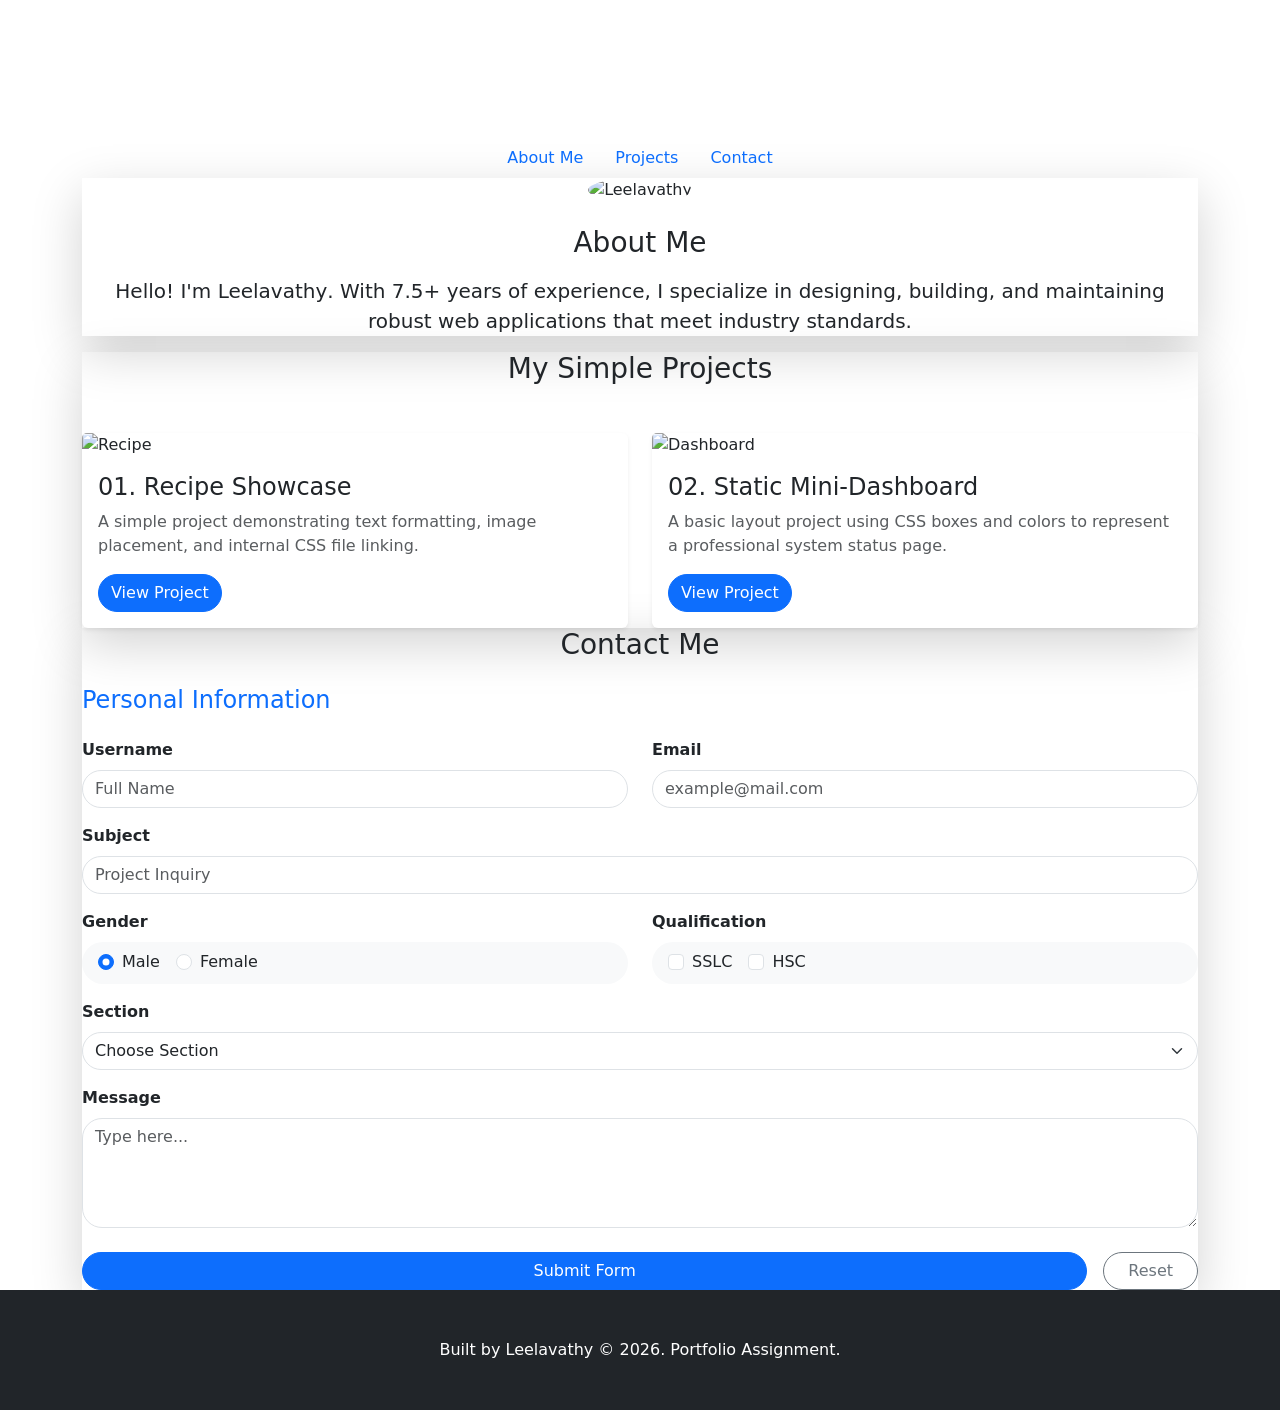
==== index.html @ db889e7a "Add files via upload" ====
<!DOCTYPE html>
<html lang="en">
<head>
    <meta charset="UTF-8">
    <meta name="viewport" content="width=device-width, initial-scale=1.0">
    <title>My Portfolio | Leelavathy</title>
    <link href="https://cdn.jsdelivr.net/npm/bootstrap@5.3.0/dist/css/bootstrap.min.css" rel="stylesheet">
    <link href="https://fonts.googleapis.com/css2?family=Poppins:wght@300;400;600;700&display=swap" rel="stylesheet">
    <link rel="stylesheet" href="css/style.css">
</head>
<body>

    <header class="text-white text-center">
        <div class="container">
            <h1 class="display-3 fw-bold">My Portfolio</h1>
            <h2 class="h4 fw-light mb-4">Full Stack Developer | UX Designer | Blogger</h2>
            <nav class="nav justify-content-center">
                <a class="nav-link custom-nav-link" href="#about">About Me</a>
                <a class="nav-link custom-nav-link" href="#projects">Projects</a>
                <a class="nav-link custom-nav-link" href="#contact">Contact</a>
            </nav>
        </div>
    </header>

    <main class="container">
        <section id="about" class="custom-section shadow-lg">
            <div class="text-center mb-4">
                <div class="profile-container">
                    <img src="images/leela-profile.png" alt="Leelavathy" class="img-fluid rounded-circle profile-img">
                </div>
            </div>
            <h3 class="text-center mb-3">About Me</h3>
            <p class="lead text-center">
                Hello! I'm <strong>Leelavathy</strong>. With 7.5+ years of experience, I specialize in designing, building, and maintaining robust web applications that meet industry standards.
            </p>
        </section>

        <section id="projects" class="custom-section shadow-lg">
            <h3 class="text-center mb-5">My Simple Projects</h3>
            <div class="row g-4">
                <div class="col-md-6">
                    <div class="card h-100 project-card border-0 shadow-sm">
                        <img src="images/coffee.png" class="card-img-top project-thumb" alt="Recipe">
                        <div class="card-body">
                            <h4 class="card-title">01. Recipe Showcase</h4>
                            <p class="card-text text-muted">A simple project demonstrating text formatting, image placement, and internal CSS file linking.</p>
                            <a href="projects/recipe/recipe.html" class="btn btn-primary rounded-pill">View Project</a>
                        </div>
                    </div>
                </div>
                <div class="col-md-6">
                    <div class="card h-100 project-card border-0 shadow-sm">
                        <img src="images/dashboard.png" class="card-img-top project-thumb" alt="Dashboard">
                        <div class="card-body">
                            <h4 class="card-title">02. Static Mini-Dashboard</h4>
                            <p class="card-text text-muted">A basic layout project using CSS boxes and colors to represent a professional system status page.</p>
                            <a href="projects/dashboard/dashboard.html" class="btn btn-primary rounded-pill">View Project</a>
                        </div>
                    </div>
                </div>
            </div>
        </section>

        <section id="contact" class="custom-section shadow-lg">
            <h3 class="text-center mb-4">Contact Me</h3>
            <form method="post" action="#">
                <fieldset class="border-0">
                    <legend class="h4 text-primary mb-4">Personal Information</legend>
                    
                    <div class="row">
                        <div class="col-md-6 mb-3">
                            <label class="form-label fw-bold">Username</label>
                            <input type="text" class="form-control rounded-pill" placeholder="Full Name" required>
                        </div>
                        <div class="col-md-6 mb-3">
                            <label class="form-label fw-bold">Email</label>
                            <input type="email" class="form-control rounded-pill" placeholder="example@mail.com" required>
                        </div>
                    </div>

                    <div class="mb-3">
                        <label class="form-label fw-bold">Subject</label>
                        <input type="text" class="form-control rounded-pill" placeholder="Project Inquiry" required>
                    </div>

                    <div class="row mb-3">
                        <div class="col-md-6">
                            <label class="form-label fw-bold d-block">Gender</label>
                            <div class="bg-light p-2 rounded-pill d-flex gap-3 px-3">
                                <div class="form-check">
                                    <input class="form-check-input" type="radio" name="gender" id="m" checked>
                                    <label class="form-check-label" for="m">Male</label>
                                </div>
                                <div class="form-check">
                                    <input class="form-check-input" type="radio" name="gender" id="f">
                                    <label class="form-check-label" for="f">Female</label>
                                </div>
                            </div>
                        </div>
                        <div class="col-md-6">
                            <label class="form-label fw-bold d-block">Qualification</label>
                            <div class="bg-light p-2 rounded-pill d-flex gap-3 px-3">
                                <div class="form-check">
                                    <input class="form-check-input" type="checkbox" id="sslc">
                                    <label class="form-check-label" for="sslc">SSLC</label>
                                </div>
                                <div class="form-check">
                                    <input class="form-check-input" type="checkbox" id="hsc">
                                    <label class="form-check-label" for="hsc">HSC</label>
                                </div>
                            </div>
                        </div>
                    </div>

                    <div class="mb-3">
                        <label class="form-label fw-bold">Section</label>
                        <select class="form-select rounded-pill">
                            <option selected>Choose Section</option>
                            <option value="science">Science</option>
                            <option value="maths">Maths</option>
                        </select>
                    </div>

                    <div class="mb-4">
                        <label class="form-label fw-bold">Message</label>
                        <textarea class="form-control" rows="4" style="border-radius: 20px;" placeholder="Type here..."></textarea>
                    </div>

                    <div class="d-flex gap-3">
                        <button type="submit" class="btn btn-primary rounded-pill px-5 flex-grow-1">Submit Form</button>
                        <button type="reset" class="btn btn-outline-secondary rounded-pill px-4">Reset</button>
                    </div>
                </fieldset>
            </form>
        </section>
    </main>

    <footer class="bg-dark text-white text-center py-5">
        <p class="mb-0">Built by Leelavathy © 2026. Portfolio Assignment.</p>
    </footer>

    <script src="https://cdn.jsdelivr.net/npm/bootstrap@5.3.0/dist/js/bootstrap.bundle.min.js"></script>
</body>
</html>
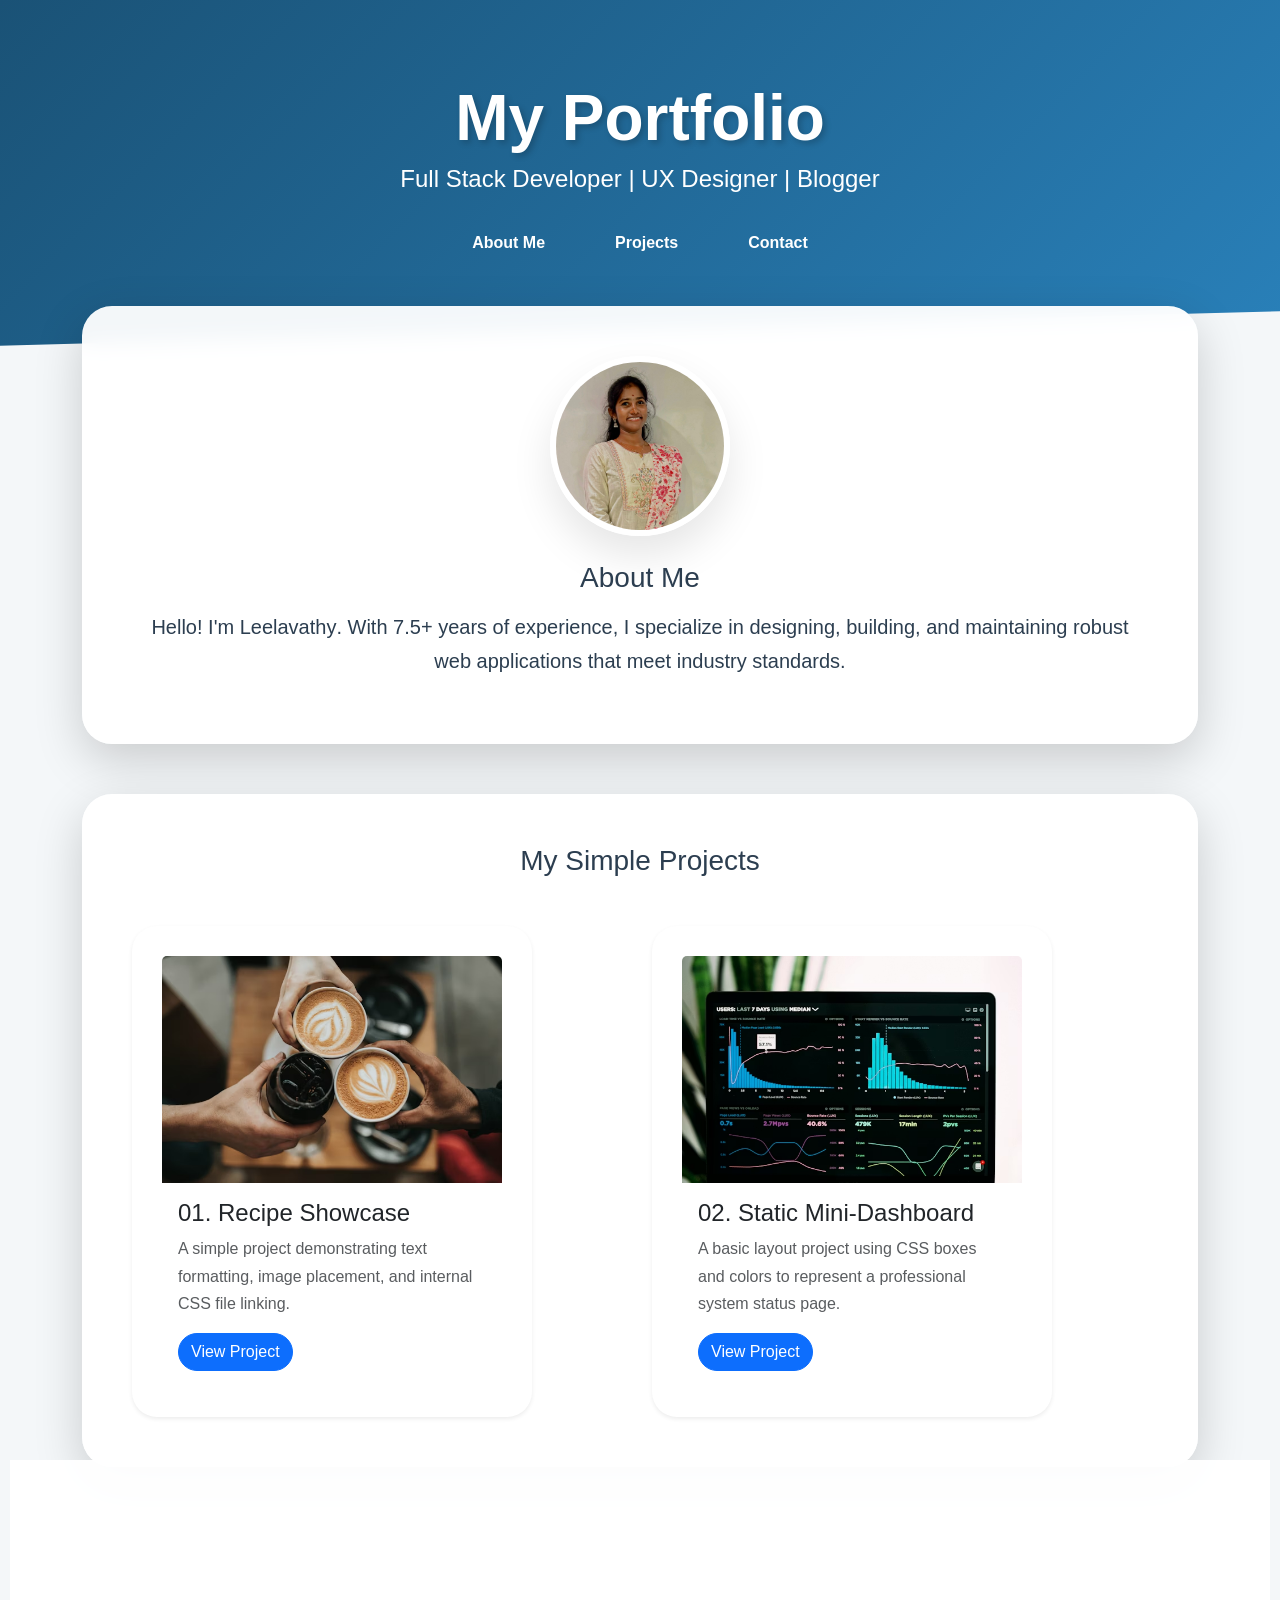
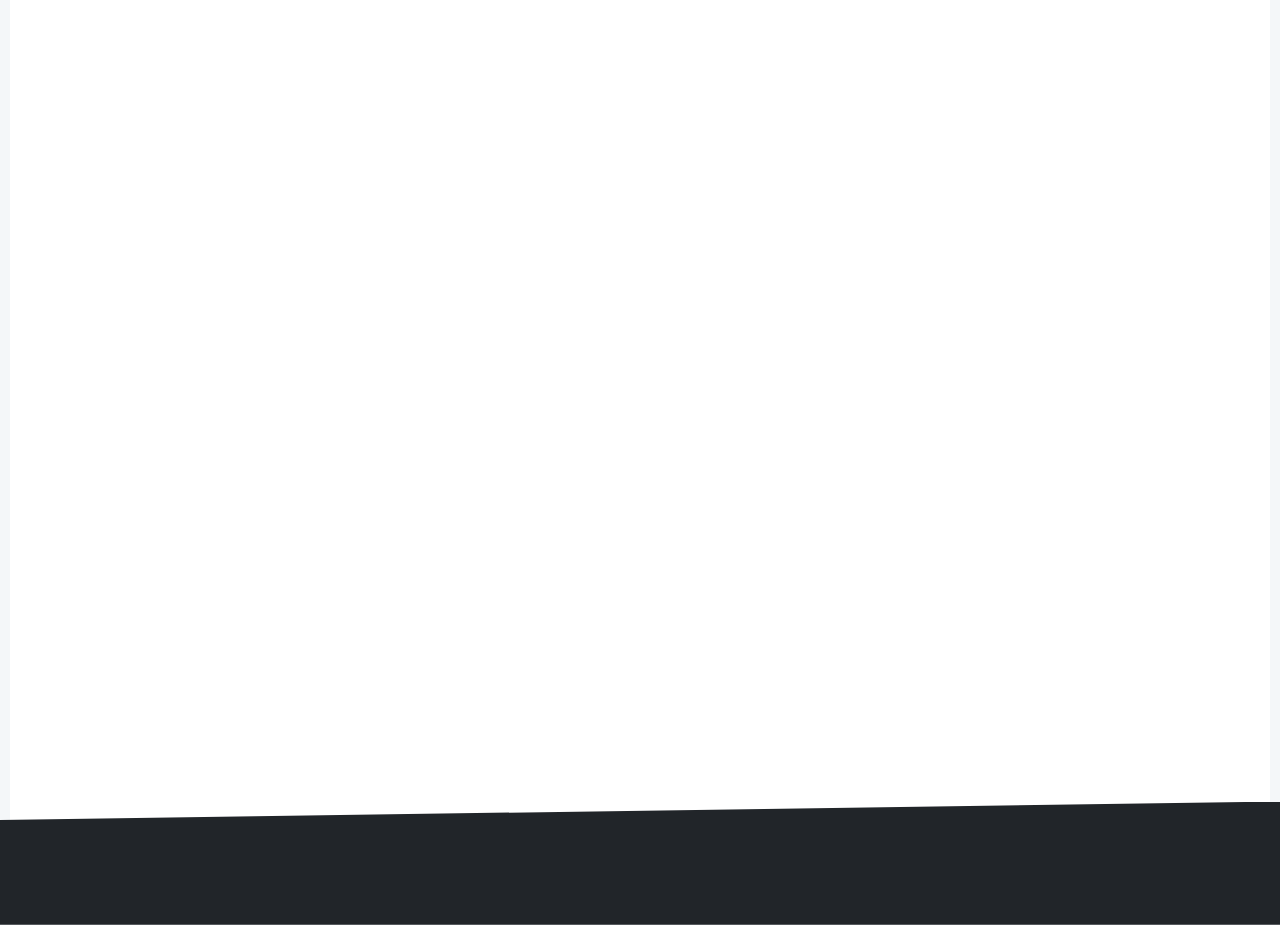
==== commit 3da0fc01: "Update index.html" ====
--- a/index.html
+++ b/index.html
@@ -63,24 +63,24 @@
 
         <section id="contact" class="custom-section shadow-lg">
             <h3 class="text-center mb-4">Contact Me</h3>
-            <form method="post" action="#">
+            <form method="post" action="javascript:void(0);">
                 <fieldset class="border-0">
-                    <legend class="h4 text-primary mb-4">Personal Information</legend>
+                    <legend class="h4 text-primary mb-4">Send a Message</legend>
                     
                     <div class="row">
                         <div class="col-md-6 mb-3">
-                            <label class="form-label fw-bold">Username</label>
-                            <input type="text" class="form-control rounded-pill" placeholder="Full Name" required>
+                            <label class="form-label fw-bold">Full Name</label>
+                            <input type="text" name="visitor_name" class="form-control rounded-pill" placeholder="Enter your name" required>
                         </div>
                         <div class="col-md-6 mb-3">
-                            <label class="form-label fw-bold">Email</label>
-                            <input type="email" class="form-control rounded-pill" placeholder="example@mail.com" required>
+                            <label class="form-label fw-bold">Email Address</label>
+                            <input type="email" name="visitor_email" class="form-control rounded-pill" placeholder="name@example.com" required>
                         </div>
                     </div>
 
                     <div class="mb-3">
                         <label class="form-label fw-bold">Subject</label>
-                        <input type="text" class="form-control rounded-pill" placeholder="Project Inquiry" required>
+                        <input type="text" name="subject" class="form-control rounded-pill" placeholder="Project Inquiry" required>
                     </div>
 
                     <div class="row mb-3">
@@ -88,11 +88,11 @@
                             <label class="form-label fw-bold d-block">Gender</label>
                             <div class="bg-light p-2 rounded-pill d-flex gap-3 px-3">
                                 <div class="form-check">
-                                    <input class="form-check-input" type="radio" name="gender" id="m" checked>
+                                    <input class="form-check-input" type="radio" name="gender" id="m" value="male" checked>
                                     <label class="form-check-label" for="m">Male</label>
                                 </div>
                                 <div class="form-check">
-                                    <input class="form-check-input" type="radio" name="gender" id="f">
+                                    <input class="form-check-input" type="radio" name="gender" id="f" value="female">
                                     <label class="form-check-label" for="f">Female</label>
                                 </div>
                             </div>
@@ -101,11 +101,11 @@
                             <label class="form-label fw-bold d-block">Qualification</label>
                             <div class="bg-light p-2 rounded-pill d-flex gap-3 px-3">
                                 <div class="form-check">
-                                    <input class="form-check-input" type="checkbox" id="sslc">
+                                    <input class="form-check-input" type="checkbox" name="qual" id="sslc" value="sslc">
                                     <label class="form-check-label" for="sslc">SSLC</label>
                                 </div>
                                 <div class="form-check">
-                                    <input class="form-check-input" type="checkbox" id="hsc">
+                                    <input class="form-check-input" type="checkbox" name="qual" id="hsc" value="hsc">
                                     <label class="form-check-label" for="hsc">HSC</label>
                                 </div>
                             </div>
@@ -113,22 +113,22 @@
                     </div>
 
                     <div class="mb-3">
-                        <label class="form-label fw-bold">Section</label>
-                        <select class="form-select rounded-pill">
-                            <option selected>Choose Section</option>
+                        <label class="form-label fw-bold">Topic</label>
+                        <select class="form-select rounded-pill" name="section">
+                            <option selected disabled>Choose Section</option>
                             <option value="science">Science</option>
                             <option value="maths">Maths</option>
                         </select>
                     </div>
 
                     <div class="mb-4">
-                        <label class="form-label fw-bold">Message</label>
-                        <textarea class="form-control" rows="4" style="border-radius: 20px;" placeholder="Type here..."></textarea>
+                        <label class="form-label fw-bold">Message Body</label>
+                        <textarea name="message" class="form-control" rows="4" style="border-radius: 20px;" placeholder="How can I help you?"></textarea>
                     </div>
 
                     <div class="d-flex gap-3">
-                        <button type="submit" class="btn btn-primary rounded-pill px-5 flex-grow-1">Submit Form</button>
-                        <button type="reset" class="btn btn-outline-secondary rounded-pill px-4">Reset</button>
+                        <button type="submit" class="btn btn-primary rounded-pill px-5 flex-grow-1">Submit Inquiry</button>
+                        <button type="reset" class="btn btn-outline-secondary rounded-pill px-4">Clear</button>
                     </div>
                 </fieldset>
             </form>
@@ -141,4 +141,4 @@
 
     <script src="https://cdn.jsdelivr.net/npm/bootstrap@5.3.0/dist/js/bootstrap.bundle.min.js"></script>
 </body>
-</html>+</html>
--- a/css/style.css
+++ b/css/style.css
@@ -0,0 +1,183 @@
+/* 1. VARIABLES & ROOT */
+:root {
+    --primary-gradient: linear-gradient(135deg, #1a5276 0%, #2980b9 100%);
+    --accent: #f1c40f;
+    --text-dark: #2c3e50;
+    --bg-soft: #f4f7f9;
+    --glass: rgba(255, 255, 255, 0.95);
+    --shadow-lg: 0 20px 40px rgba(0, 0, 0, 0.1);
+    --transition-smooth: all 0.4s cubic-bezier(0.165, 0.84, 0.44, 1);
+}
+
+/* 2. RESET & BASE */
+* {
+    box-sizing: border-box;
+    margin: 0;
+    padding: 0;
+}
+
+body {
+    font-family: 'Poppins', sans-serif;
+    background-color: var(--bg-soft);
+    color: var(--text-dark);
+    line-height: 1.7;
+    scroll-behavior: smooth;
+}
+
+img {
+    max-width: 100%;
+    height: auto;
+    display: block;
+}
+
+/* 3. HEADER & NAV */
+header {
+    background: var(--primary-gradient);
+    color: white;
+    text-align: center;
+    padding: 80px 20px;
+    clip-path: polygon(0 0, 100% 0, 100% 90%, 0 100%);
+    box-shadow: 0 4px 15px rgba(0, 0, 0, 0.2);
+}
+
+header h1 {
+    font-size: clamp(2rem, 8vw, 3.5rem); /* Responsive font size */
+    font-weight: 700;
+    text-shadow: 3px 3px 6px rgba(0, 0, 0, 0.2);
+    animation: slideDown 0.8s ease-out;
+}
+
+header nav {
+    margin-top: 25px;
+}
+
+header nav a {
+    color: #ffffff;         /* Sets the text color to white */
+    text-decoration: none;  /* Removes the default underline */
+    margin: 0 15px;
+    font-weight: 600;
+    padding: 10px 20px;
+    border-radius: 50px;
+    transition: var(--transition-smooth);
+    display: inline-block;
+}
+
+/* Specific selector to ensure white color is applied */
+header nav a, 
+header nav a:link, 
+header nav a:visited {
+    color: #ffffff !important; /* Force white color */
+    text-decoration: none;
+    margin: 0 15px;
+    font-weight: 600;
+    padding: 10px 20px;
+    border-radius: 50px;
+    transition: var(--transition-smooth);
+    display: inline-block;
+}
+
+header nav a:hover {
+    background: rgba(255, 255, 255, 0.2);
+    color: var(--accent) !important; /* Changes to yellow on hover */
+}
+/* 4. MAIN CONTENT & SECTIONS */
+main {
+    max-width: 1140px; /* Aligns with Bootstrap container */
+    margin: -40px auto 60px;
+    padding: 0 20px;
+}
+
+section {
+    background: var(--glass);
+    backdrop-filter: blur(10px);
+    margin-bottom: 50px;
+    padding: clamp(20px, 5vw, 50px);
+    border-radius: 30px;
+    box-shadow: var(--shadow-lg);
+    animation: fadeInUp 1s ease-out;
+}
+
+/* 5. COMPONENTS */
+.profile-img {
+    width: 180px;
+    height: 180px;
+    border-radius: 50%;
+    border: 6px solid white;
+    box-shadow: var(--shadow-lg);
+    transition: var(--transition-smooth);
+    margin: 0 auto 25px;
+}
+
+.profile-img:hover {
+    transform: scale(1.1) rotate(5deg);
+    border-color: var(--accent);
+}
+
+.project-list {
+    display: flex;
+    flex-wrap: wrap;
+    gap: 30px;
+    justify-content: center;
+}
+
+.project-card {
+    background: white;
+    padding: 30px;
+    border-radius: 25px;
+    flex: 1 1 300px;
+    max-width: 400px;
+    display: flex;
+    flex-direction: column;
+    box-shadow: 0 10px 30px rgba(0,0,0,0.08);
+    transition: var(--transition-smooth);
+    border: 1px solid rgba(0,0,0,0.05);
+}
+
+.project-card:hover {
+    transform: translateY(-10px);
+    box-shadow: var(--shadow-lg);
+}
+
+/* 6. FORMS */
+input[type="text"], input[type="email"], select, textarea {
+    width: 100%;
+    padding: 12px 20px;
+    border: 2px solid #e1e8ed;
+    border-radius: 25px;
+    margin-bottom: 15px;
+    transition: var(--transition-smooth);
+}
+
+input:focus {
+    border-color: #2980b9;
+    outline: none;
+    box-shadow: 0 0 10px rgba(41, 128, 185, 0.1);
+}
+
+/* 7. ANIMATIONS */
+@keyframes slideDown {
+    from { transform: translateY(-30px); opacity: 0; }
+    to { transform: translateY(0); opacity: 1; }
+}
+
+@keyframes fadeInUp {
+    from { transform: translateY(20px); opacity: 0; }
+    to { transform: translateY(0); opacity: 1; }
+}
+
+/* 8. FOOTER */
+footer {
+    background: #2c3e50;
+    color: white;
+    text-align: center;
+    padding: 80px 20px 40px;
+    clip-path: polygon(0 15%, 100% 0, 100% 100%, 0 100%);
+}
+
+/* 9. MEDIA QUERIES (Streamlined) */
+@media (max-width: 768px) {
+    header { padding: 50px 15px; clip-path: none; }
+    main { margin-top: 20px; }
+    section { padding: 30px 15px; }
+    .project-card { max-width: 100%; }
+}
